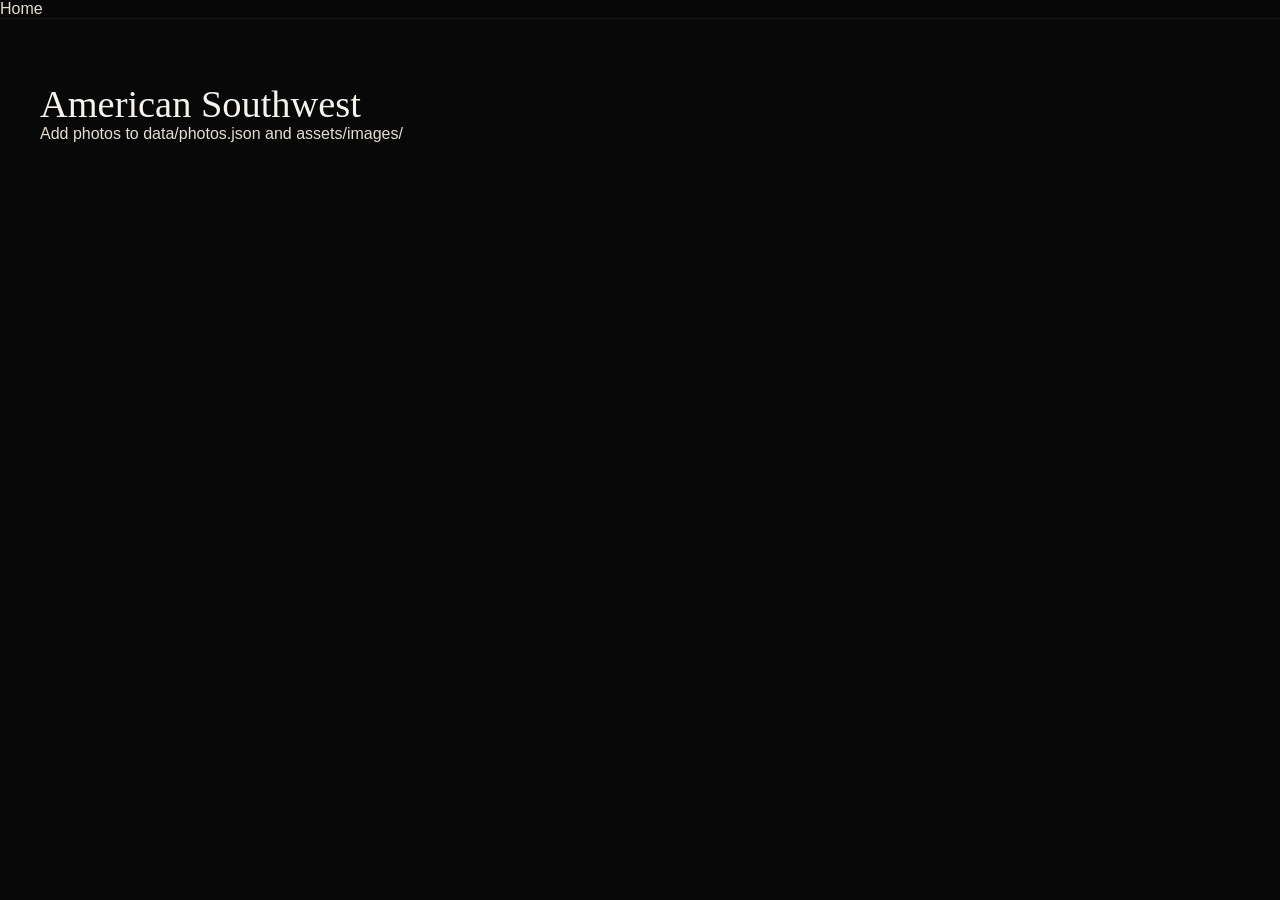
==== galleries/american-southwest.html @ bed96d0b "Updating website framework" ====
<!DOCTYPE html>
<html><head>
<meta charset="utf-8">
<title>American Southwest</title>
<link rel="stylesheet" href="../assets/css/styles.css">
</head>
<body>
<nav><a href="../index.html">Home</a></nav>
<div class="section-wrap" style="padding-top:4rem;padding-bottom:4rem;">
<h1 class="section-title">American Southwest</h1>
<p>Add photos to data/photos.json and assets/images/</p>
</div>
</body></html>
---- assets/css/styles.css ----
*, *::before, *::after { box-sizing: border-box; margin: 0; padding: 0; }

    :root {
      --black:   #080808;
      --ink:     #141414;
      --stone:   #1c1c1c;
      --mid:     #2e2e2e;
      --dust:    #8a8278;
      --sand:    #b8996a;
      --cream:   #e4ddd3;
      --white:   #f6f3ef;
      --gold:    #c9a55a;
    }

    html { scroll-behavior: smooth; }

    body {
      background: var(--black);
      color: var(--cream);
      font-family: 'Jost', sans-serif;
      font-weight: 300;
      -webkit-font-smoothing: antialiased;
    }

    a { text-decoration: none; color: inherit; }

    /* ── TOP BAR ── */
    .top-bar {
      background: var(--ink);
      text-align: center;
      padding: 0.55rem 1rem;
      font-size: 0.68rem;
      letter-spacing: 0.2em;
      color: var(--sand);
      font-family: 'Jost', sans-serif;
      font-weight: 300;
    }

    /* ── NAV ── */
    nav {
      position: sticky;
      top: 0;
      z-index: 200;
      background: rgba(8,8,8,0.97);
      backdrop-filter: blur(8px);
      border-bottom: 1px solid rgba(255,255,255,0.05);
    }

    .nav-inner {
      max-width: 1400px;
      margin: 0 auto;
      padding: 0 2.5rem;
      display: grid;
      grid-template-columns: 1fr auto 1fr;
      align-items: center;
      height: 68px;
    }

    .nav-left, .nav-right {
      display: flex;
      gap: 0;
      list-style: none;
      align-items: center;
    }

    .nav-right { justify-content: flex-end; }

    .nav-left li a, .nav-right li a {
      font-size: 0.65rem;
      letter-spacing: 0.18em;
      text-transform: uppercase;
      color: var(--dust);
      padding: 0.5rem 1rem;
      display: block;
      transition: color 0.2s;
    }

    .nav-left li a:hover, .nav-right li a:hover { color: var(--white); }

    .nav-brand {
      text-align: center;
    }

    .nav-brand a {
      font-family: 'Cormorant Garamond', serif;
      font-weight: 400;
      font-size: 1.1rem;
      letter-spacing: 0.22em;
      text-transform: uppercase;
      color: var(--white);
    }

    .nav-brand span {
      display: block;
      font-family: 'Jost', sans-serif;
      font-weight: 200;
      font-size: 0.55rem;
      letter-spacing: 0.35em;
      color: var(--sand);
      margin-top: 2px;
      text-transform: uppercase;
    }

    /* ── HERO ── */
    .hero {
      position: relative;
      height: 92vh;
      min-height: 600px;
      overflow: hidden;
      display: flex;
      align-items: flex-end;
    }

    .hero-bg {
      position: absolute;
      inset: 0;
      background:
        linear-gradient(to top, rgba(8,8,8,0.92) 0%, rgba(8,8,8,0.3) 50%, rgba(8,8,8,0.1) 100%),
        linear-gradient(160deg, #10181a 0%, #0c1008 30%, #0a0808 55%, #1a1208 100%);
    }

    .hero-mountains {
      position: absolute;
      bottom: 0; left: 0; right: 0;
      z-index: 2;
    }

    .hero-body {
      position: relative;
      z-index: 10;
      max-width: 1400px;
      margin: 0 auto;
      width: 100%;
      padding: 0 2.5rem 5rem;
      display: flex;
      justify-content: space-between;
      align-items: flex-end;
    }

    .hero-text {}

    .hero-eyebrow {
      font-size: 0.62rem;
      letter-spacing: 0.4em;
      text-transform: uppercase;
      color: var(--sand);
      margin-bottom: 1.2rem;
    }

    .hero-title {
      font-family: 'Cormorant Garamond', serif;
      font-weight: 300;
      font-size: clamp(3.5rem, 9vw, 8rem);
      line-height: 0.92;
      color: var(--white);
    }

    .hero-title em {
      font-style: italic;
      color: var(--sand);
    }

    .hero-sub {
      margin-top: 1.5rem;
      font-size: 0.82rem;
      letter-spacing: 0.08em;
      color: var(--dust);
      max-width: 380px;
      line-height: 1.8;
    }

    .hero-actions {
      display: flex;
      gap: 1rem;
      margin-top: 2.2rem;
      flex-wrap: wrap;
    }

    .btn-primary {
      font-size: 0.65rem;
      letter-spacing: 0.25em;
      text-transform: uppercase;
      color: var(--black);
      background: var(--sand);
      padding: 0.9rem 2.2rem;
      transition: background 0.25s;
      cursor: pointer;
      border: none;
      display: inline-block;
    }

    .btn-primary:hover { background: var(--white); }

    .btn-ghost {
      font-size: 0.65rem;
      letter-spacing: 0.25em;
      text-transform: uppercase;
      color: var(--cream);
      background: transparent;
      border: 1px solid rgba(255,255,255,0.2);
      padding: 0.9rem 2.2rem;
      transition: border-color 0.25s, color 0.25s;
      cursor: pointer;
      display: inline-block;
    }

    .btn-ghost:hover { border-color: var(--sand); color: var(--sand); }

    .hero-stat-group {
      display: flex;
      flex-direction: column;
      gap: 2rem;
      text-align: right;
      padding-bottom: 0.5rem;
    }

    .hero-stat {}

    .hero-stat-num {
      font-family: 'Cormorant Garamond', serif;
      font-weight: 300;
      font-size: 2.8rem;
      color: var(--gold);
      line-height: 1;
      display: block;
    }

    .hero-stat-lbl {
      font-size: 0.58rem;
      letter-spacing: 0.25em;
      text-transform: uppercase;
      color: var(--dust);
    }

    /* ── SECTION WRAPPER ── */
    .section-wrap {
      max-width: 1400px;
      margin: 0 auto;
      padding: 0 2.5rem;
    }

    .section-head {
      display: flex;
      justify-content: space-between;
      align-items: flex-end;
      margin-bottom: 2.5rem;
    }

    .section-title {
      font-family: 'Cormorant Garamond', serif;
      font-weight: 300;
      font-size: clamp(1.8rem, 3vw, 2.6rem);
      color: var(--white);
      line-height: 1.1;
    }

    .section-title em { font-style: italic; color: var(--sand); }

    .section-eyebrow {
      font-size: 0.6rem;
      letter-spacing: 0.35em;
      text-transform: uppercase;
      color: var(--sand);
      margin-bottom: 0.6rem;
    }

    .see-all {
      font-size: 0.62rem;
      letter-spacing: 0.2em;
      text-transform: uppercase;
      color: var(--dust);
      border-bottom: 1px solid rgba(138,130,120,0.3);
      padding-bottom: 2px;
      transition: color 0.2s, border-color 0.2s;
      white-space: nowrap;
    }

    .see-all:hover { color: var(--sand); border-color: var(--sand); }

    /* ── COLLECTIONS GRID ── */
    #collections { padding: 7rem 0; background: var(--black); }

    .collections-grid {
      display: grid;
      grid-template-columns: repeat(4, 1fr);
      gap: 4px;
    }

    .coll-item {
      position: relative;
      overflow: hidden;
      cursor: pointer;
      aspect-ratio: 3/4;
      background: var(--ink);
    }

    .coll-item.wide {
      grid-column: span 2;
      aspect-ratio: 16/9;
    }

    .coll-bg {
      width: 100%; height: 100%;
      transition: transform 0.7s cubic-bezier(0.25,0.46,0.45,0.94);
      /* Replace with: <img src="images/collections/mountains.jpg" style="width:100%;height:100%;object-fit:cover;" /> */
    }

    .coll-item:hover .coll-bg { transform: scale(1.06); }

    /* Placeholder gradients */
    .cg-mountains  { background: linear-gradient(160deg, #0d1822 0%, #182818 40%, #1e1408 100%); }
    .cg-southwest  { background: linear-gradient(150deg, #1e1008 0%, #2a1800 50%, #100808 100%); }
    .cg-forest     { background: linear-gradient(170deg, #081208 0%, #0e2008 50%, #081510 100%); }
    .cg-coastal    { background: linear-gradient(155deg, #080e1a 0%, #0d1828 50%, #100e08 100%); }
    .cg-desert     { background: linear-gradient(145deg, #1a0e05 0%, #281500 50%, #0e0808 100%); }
    .cg-alpine     { background: linear-gradient(165deg, #0a1220 0%, #182010 40%, #181008 100%); }

    .coll-overlay {
      position: absolute;
      inset: 0;
      background: linear-gradient(to top, rgba(8,8,8,0.85) 0%, rgba(8,8,8,0.1) 60%);
      display: flex;
      flex-direction: column;
      justify-content: flex-end;
      padding: 1.5rem;
      transition: background 0.3s;
    }

    .coll-item:hover .coll-overlay {
      background: linear-gradient(to top, rgba(8,8,8,0.92) 0%, rgba(8,8,8,0.3) 60%);
    }

    .coll-name {
      font-family: 'Cormorant Garamond', serif;
      font-weight: 400;
      font-size: 1.25rem;
      color: var(--white);
      margin-bottom: 0.2rem;
    }

    .coll-count {
      font-size: 0.58rem;
      letter-spacing: 0.25em;
      text-transform: uppercase;
      color: var(--sand);
    }

    .coll-arrow {
      position: absolute;
      top: 1rem; right: 1rem;
      width: 32px; height: 32px;
      border: 1px solid rgba(255,255,255,0.2);
      display: flex;
      align-items: center;
      justify-content: center;
      font-size: 0.9rem;
      color: var(--white);
      opacity: 0;
      transform: translate(-4px, 4px);
      transition: opacity 0.3s, transform 0.3s;
    }

    .coll-item:hover .coll-arrow { opacity: 1; transform: translate(0,0); }

    /* ── FEATURED WORK ── */
    #featured { padding: 7rem 0; background: var(--ink); }

    .featured-grid {
      display: grid;
      grid-template-columns: repeat(3, 1fr);
      gap: 3px;
    }

    .feat-item {
      position: relative;
      overflow: hidden;
      cursor: pointer;
      background: var(--stone);
    }

    .feat-img {
      width: 100%;
      aspect-ratio: 4/5;
      transition: transform 0.6s ease;
    }

    .feat-item:hover .feat-img { transform: scale(1.04); }

    .fi1 { background: linear-gradient(165deg, #0d1820 0%, #1a2010 50%, #1a1008 100%); }
    .fi2 { background: linear-gradient(155deg, #1a1008 0%, #261800 50%, #0a1010 100%); }
    .fi3 { background: linear-gradient(170deg, #081208 0%, #102008 50%, #0a1418 100%); }

    .feat-info {
      padding: 1.2rem 0.5rem 0.5rem;
    }

    .feat-title {
      font-family: 'Cormorant Garamond', serif;
      font-weight: 400;
      font-size: 1.1rem;
      color: var(--white);
      margin-bottom: 0.3rem;
    }

    .feat-meta {
      display: flex;
      justify-content: space-between;
      align-items: center;
    }

    .feat-edition {
      font-size: 0.58rem;
      letter-spacing: 0.2em;
      text-transform: uppercase;
      color: var(--dust);
    }

    .feat-price {
      font-family: 'Cormorant Garamond', serif;
      font-size: 1rem;
      color: var(--sand);
    }

    /* ── PRINT FORMATS ── */
    #formats { padding: 7rem 0; background: var(--black); }

    .formats-grid {
      display: grid;
      grid-template-columns: repeat(3, 1fr);
      gap: 1px;
      margin-top: 3rem;
      border: 1px solid rgba(255,255,255,0.05);
    }

    .format-item {
      padding: 2.5rem 2rem;
      background: var(--ink);
      border-right: 1px solid rgba(255,255,255,0.05);
      transition: background 0.3s;
    }

    .format-item:last-child { border-right: none; }
    .format-item:hover { background: var(--stone); }

    .format-icon {
      width: 48px; height: 48px;
      border: 1px solid rgba(185,153,106,0.3);
      display: flex;
      align-items: center;
      justify-content: center;
      margin-bottom: 1.5rem;
      font-size: 1.2rem;
    }

    .format-name {
      font-family: 'Cormorant Garamond', serif;
      font-weight: 400;
      font-size: 1.3rem;
      color: var(--white);
      margin-bottom: 0.6rem;
    }

    .format-desc {
      font-size: 0.8rem;
      line-height: 1.8;
      color: var(--dust);
    }

    /* ── ARTIST ── */
    #artist { padding: 7rem 0; background: var(--stone); }

    .artist-inner {
      display: grid;
      grid-template-columns: 5fr 7fr;
      gap: 6rem;
      align-items: center;
    }

    .artist-img-wrap {
      position: relative;
    }

    .artist-img {
      width: 100%;
      aspect-ratio: 3/4;
      background: linear-gradient(150deg, #1a120a 0%, #0a1520 50%, #1a1508 100%);
    }

    .artist-img-badge {
      position: absolute;
      bottom: -1.5rem;
      right: -1.5rem;
      width: 110px; height: 110px;
      background: var(--sand);
      display: flex;
      flex-direction: column;
      align-items: center;
      justify-content: center;
      text-align: center;
      padding: 1rem;
    }

    .badge-num {
      font-family: 'Cormorant Garamond', serif;
      font-weight: 600;
      font-size: 1.8rem;
      color: var(--black);
      line-height: 1;
    }

    .badge-lbl {
      font-size: 0.55rem;
      letter-spacing: 0.15em;
      text-transform: uppercase;
      color: var(--black);
      margin-top: 4px;
    }

    .artist-text {}

    .artist-text h2 {
      font-family: 'Cormorant Garamond', serif;
      font-weight: 300;
      font-size: clamp(2rem, 3.5vw, 3rem);
      color: var(--white);
      line-height: 1.15;
      margin-bottom: 1.5rem;
    }

    .artist-text h2 em { font-style: italic; color: var(--sand); }

    .artist-text p {
      font-size: 0.86rem;
      line-height: 1.95;
      color: var(--dust);
      margin-bottom: 1rem;
    }

    .artist-creds {
      display: flex;
      gap: 3rem;
      margin-top: 2.5rem;
      padding-top: 2rem;
      border-top: 1px solid rgba(138,130,120,0.15);
    }

    .cred { display: flex; flex-direction: column; gap: 0.25rem; }

    .cred-val {
      font-family: 'Cormorant Garamond', serif;
      font-weight: 300;
      font-size: 2.2rem;
      color: var(--gold);
      line-height: 1;
    }

    .cred-lbl {
      font-size: 0.58rem;
      letter-spacing: 0.2em;
      text-transform: uppercase;
      color: var(--dust);
    }

    /* ── QUOTE ── */
    .quote-band {
      background: var(--black);
      padding: 5rem 2.5rem;
      text-align: center;
      border-top: 1px solid rgba(255,255,255,0.04);
      border-bottom: 1px solid rgba(255,255,255,0.04);
    }

    .quote-band blockquote {
      font-family: 'Cormorant Garamond', serif;
      font-style: italic;
      font-weight: 300;
      font-size: clamp(1.5rem, 3vw, 2.4rem);
      color: var(--white);
      line-height: 1.5;
      max-width: 820px;
      margin: 0 auto 1.2rem;
    }

    .quote-band cite {
      font-size: 0.62rem;
      letter-spacing: 0.3em;
      text-transform: uppercase;
      color: var(--sand);
      font-style: normal;
    }

    /* ── CONTACT ── */
    #contact { padding: 7rem 0; background: var(--ink); }

    .contact-grid {
      display: grid;
      grid-template-columns: 1fr 1fr;
      gap: 6rem;
      align-items: start;
    }

    .contact-lede h2 {
      font-family: 'Cormorant Garamond', serif;
      font-weight: 300;
      font-size: clamp(2rem, 3.5vw, 3rem);
      color: var(--white);
      line-height: 1.15;
      margin-bottom: 1.2rem;
    }

    .contact-lede p {
      font-size: 0.85rem;
      line-height: 1.9;
      color: var(--dust);
      margin-bottom: 2rem;
    }

    .contact-links { display: flex; flex-direction: column; gap: 0.9rem; }

    .contact-link {
      display: flex;
      align-items: center;
      gap: 0.8rem;
      font-size: 0.68rem;
      letter-spacing: 0.18em;
      text-transform: uppercase;
      color: var(--sand);
      transition: color 0.2s;
    }

    .contact-link::before { content: '→'; }
    .contact-link:hover { color: var(--white); }

    .contact-form { display: flex; flex-direction: column; gap: 1rem; }

    .form-row { display: grid; grid-template-columns: 1fr 1fr; gap: 1rem; }

    .fg { display: flex; flex-direction: column; gap: 0.35rem; }

    .fg label {
      font-size: 0.58rem;
      letter-spacing: 0.25em;
      text-transform: uppercase;
      color: var(--dust);
    }

    .fg input, .fg textarea, .fg select {
      background: var(--stone);
      border: 1px solid rgba(255,255,255,0.07);
      color: var(--white);
      font-family: 'Jost', sans-serif;
      font-weight: 300;
      font-size: 0.85rem;
      padding: 0.8rem 1rem;
      outline: none;
      transition: border-color 0.2s;
      resize: none;
      appearance: none;
    }

    .fg input:focus, .fg textarea:focus, .fg select:focus {
      border-color: var(--sand);
    }

    .fg textarea { height: 110px; }

    /* ── FOOTER ── */
    footer {
      background: var(--black);
      border-top: 1px solid rgba(255,255,255,0.05);
    }

    .footer-top {
      max-width: 1400px;
      margin: 0 auto;
      padding: 4rem 2.5rem 3rem;
      display: grid;
      grid-template-columns: 2fr 1fr 1fr 1fr;
      gap: 4rem;
    }

    .footer-brand-col {}

    .footer-logo {
      font-family: 'Cormorant Garamond', serif;
      font-weight: 400;
      font-size: 1rem;
      letter-spacing: 0.22em;
      text-transform: uppercase;
      color: var(--white);
      margin-bottom: 0.8rem;
    }

    .footer-tagline {
      font-size: 0.78rem;
      line-height: 1.8;
      color: var(--dust);
      max-width: 260px;
      margin-bottom: 1.5rem;
    }

    .footer-social { display: flex; gap: 0.8rem; }

    .social-icon {
      width: 34px; height: 34px;
      border: 1px solid rgba(255,255,255,0.1);
      display: flex;
      align-items: center;
      justify-content: center;
      font-size: 0.65rem;
      letter-spacing: 0.05em;
      color: var(--dust);
      transition: border-color 0.2s, color 0.2s;
    }

    .social-icon:hover { border-color: var(--sand); color: var(--sand); }

    .footer-col-title {
      font-size: 0.6rem;
      letter-spacing: 0.3em;
      text-transform: uppercase;
      color: var(--sand);
      margin-bottom: 1.2rem;
    }

    .footer-col ul { list-style: none; display: flex; flex-direction: column; gap: 0.7rem; }

    .footer-col ul li a {
      font-size: 0.78rem;
      color: var(--dust);
      transition: color 0.2s;
    }

    .footer-col ul li a:hover { color: var(--white); }

    .footer-bottom {
      max-width: 1400px;
      margin: 0 auto;
      padding: 1.5rem 2.5rem;
      border-top: 1px solid rgba(255,255,255,0.05);
      display: flex;
      justify-content: space-between;
      align-items: center;
    }

    .footer-copy {
      font-size: 0.62rem;
      letter-spacing: 0.1em;
      color: var(--dust);
      opacity: 0.5;
    }

    /* ── LIGHTBOX ── */
    .lightbox {
      display: none;
      position: fixed;
      inset: 0;
      background: rgba(4,4,4,0.97);
      z-index: 999;
      flex-direction: column;
      align-items: center;
      justify-content: center;
      gap: 1.2rem;
      padding: 2rem;
    }

    .lightbox.open { display: flex; }

    .lb-close {
      position: absolute;
      top: 1.5rem; right: 2rem;
      font-size: 0.62rem;
      letter-spacing: 0.3em;
      text-transform: uppercase;
      color: var(--dust);
      background: none;
      border: none;
      cursor: pointer;
      transition: color 0.2s;
    }

    .lb-close:hover { color: var(--white); }

    .lb-img {
      max-width: min(85vw, 1000px);
      max-height: 75vh;
      background: var(--stone);
      aspect-ratio: 4/3;
      width: 100%;
    }

    .lb-title {
      font-family: 'Cormorant Garamond', serif;
      font-size: 1.2rem;
      font-weight: 300;
      color: var(--white);
    }

    .lb-sub {
      font-size: 0.62rem;
      letter-spacing: 0.2em;
      text-transform: uppercase;
      color: var(--sand);
    }

    /* ── MOBILE ── */
    @media (max-width: 1024px) {
      .nav-left, .nav-right { display: none; }
      .nav-inner { grid-template-columns: 1fr; justify-items: center; }

      .collections-grid { grid-template-columns: repeat(2, 1fr); }
      .coll-item.wide { grid-column: span 2; }

      .artist-inner { grid-template-columns: 1fr; }
      .artist-img-wrap { max-width: 420px; margin-bottom: 3rem; }

      .footer-top { grid-template-columns: 1fr 1fr; gap: 2.5rem; }
    }

    @media (max-width: 768px) {
      .hero-body { flex-direction: column; gap: 2.5rem; padding-bottom: 3.5rem; }
      .hero-stat-group { flex-direction: row; text-align: left; }

      .section-wrap { padding: 0 1.2rem; }
      #collections, #featured, #formats, #artist, #contact { padding: 5rem 0; }

      .collections-grid { grid-template-columns: 1fr 1fr; gap: 3px; }
      .coll-item.wide { grid-column: span 2; }

      .featured-grid { grid-template-columns: 1fr; }
      .formats-grid { grid-template-columns: 1fr; }
      .contact-grid { grid-template-columns: 1fr; gap: 3rem; }
      .form-row { grid-template-columns: 1fr; }

      .footer-top { grid-template-columns: 1fr; gap: 2rem; }
      .footer-bottom { flex-direction: column; gap: 0.8rem; text-align: center; }
    }

    @media (prefers-reduced-motion: reduce) {
      * { transition: none !important; animation: none !important; }
    }
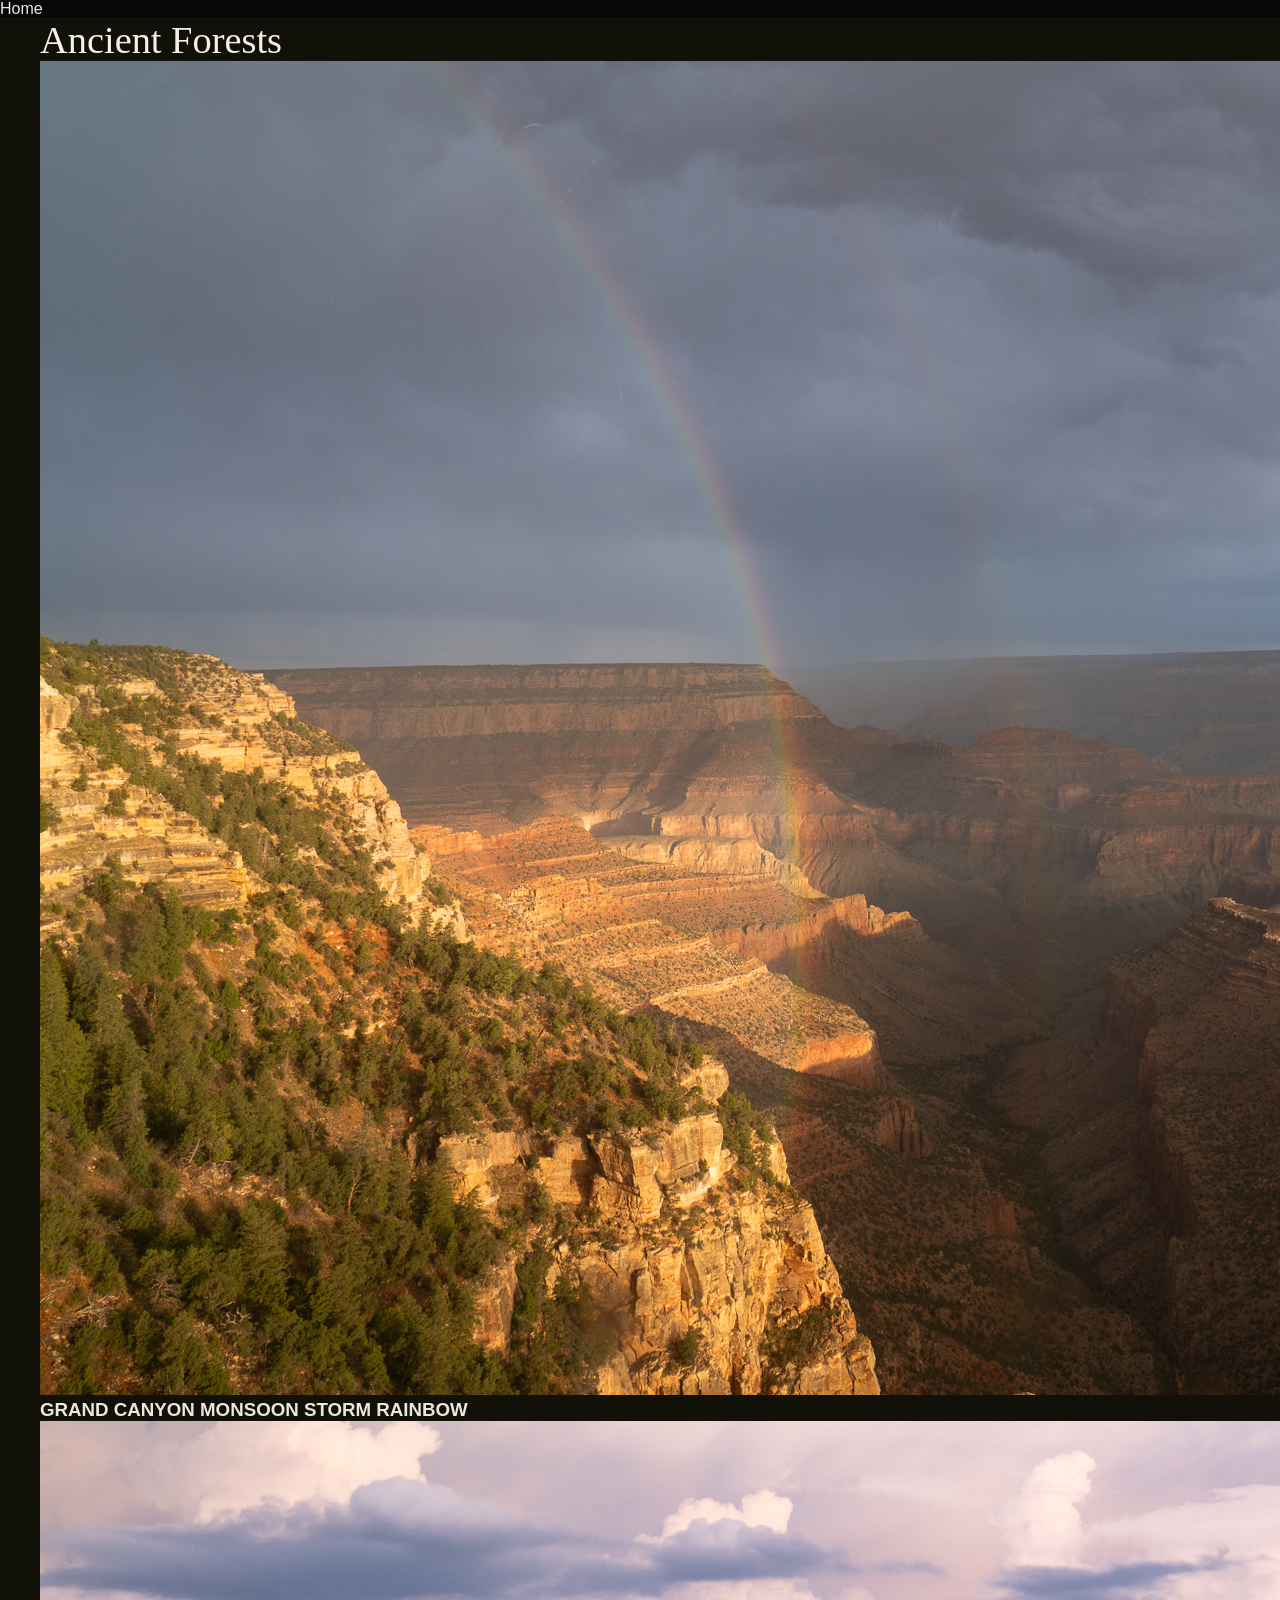
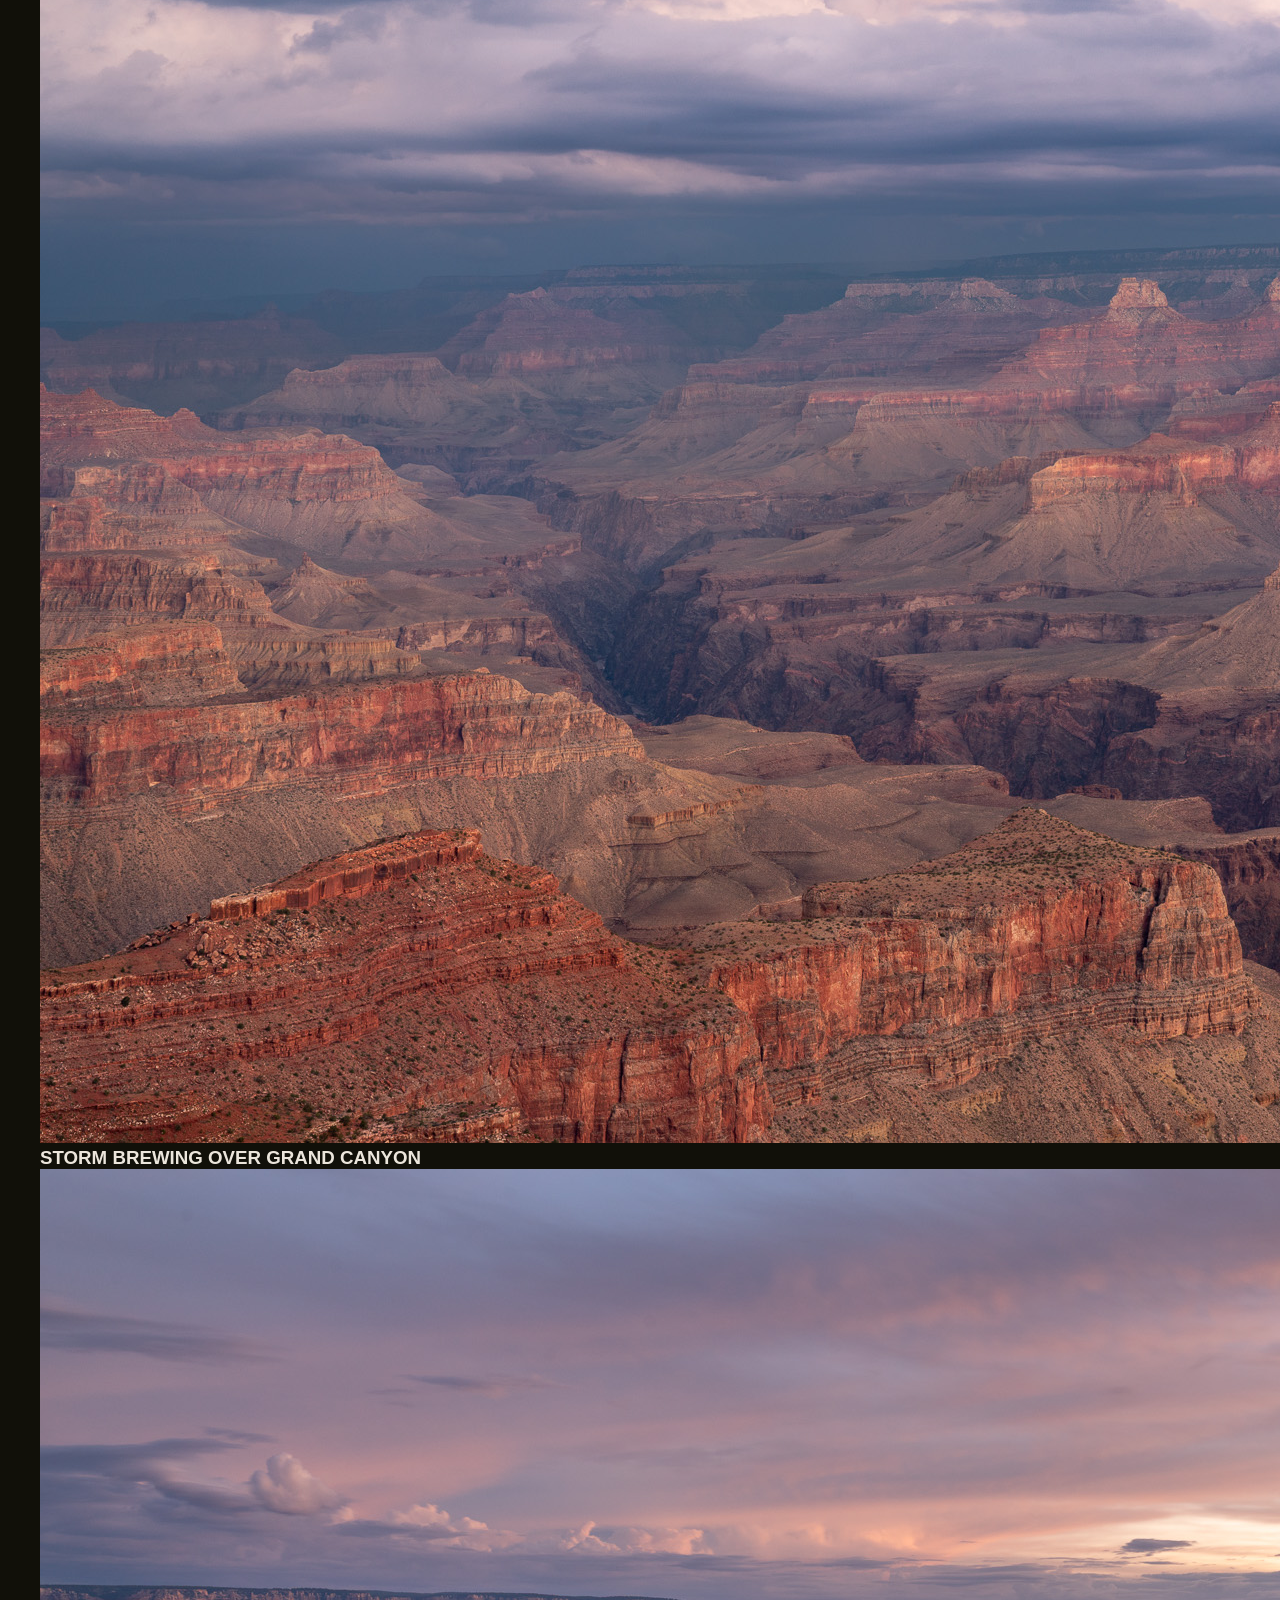
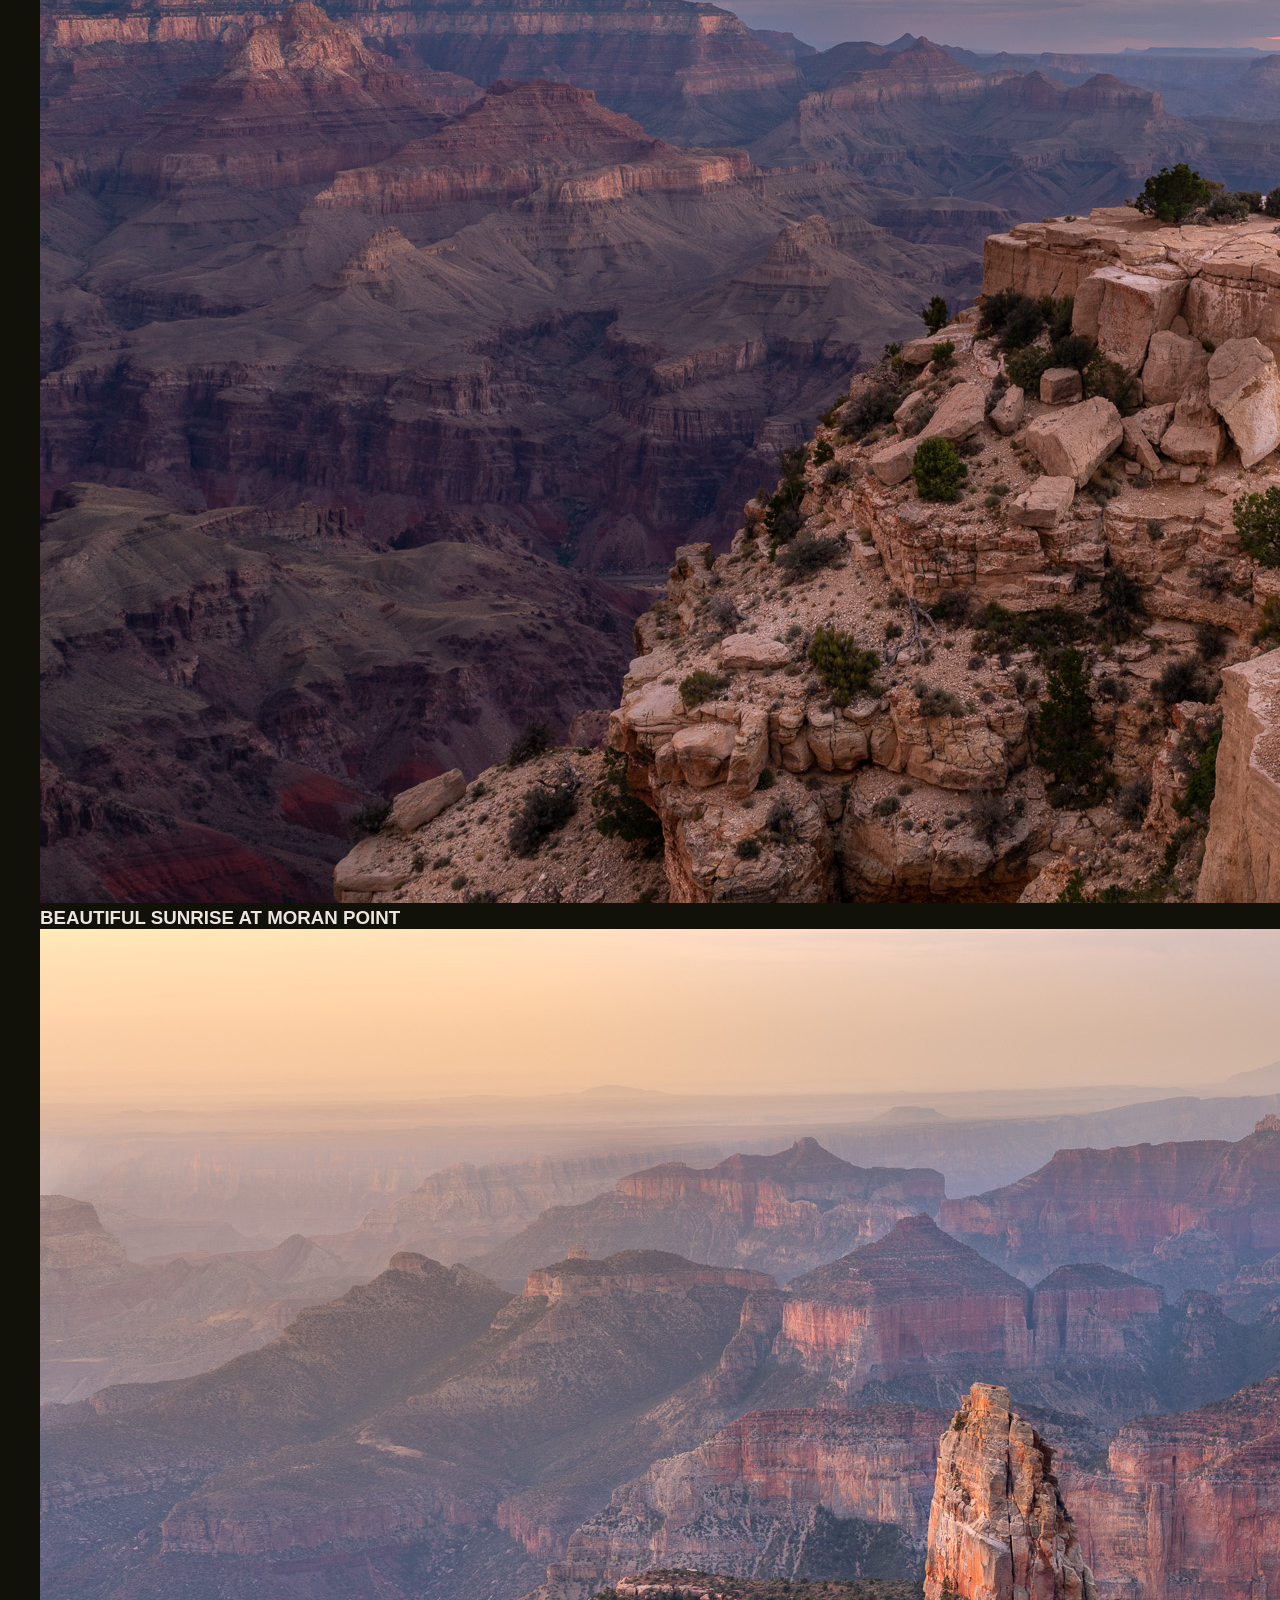
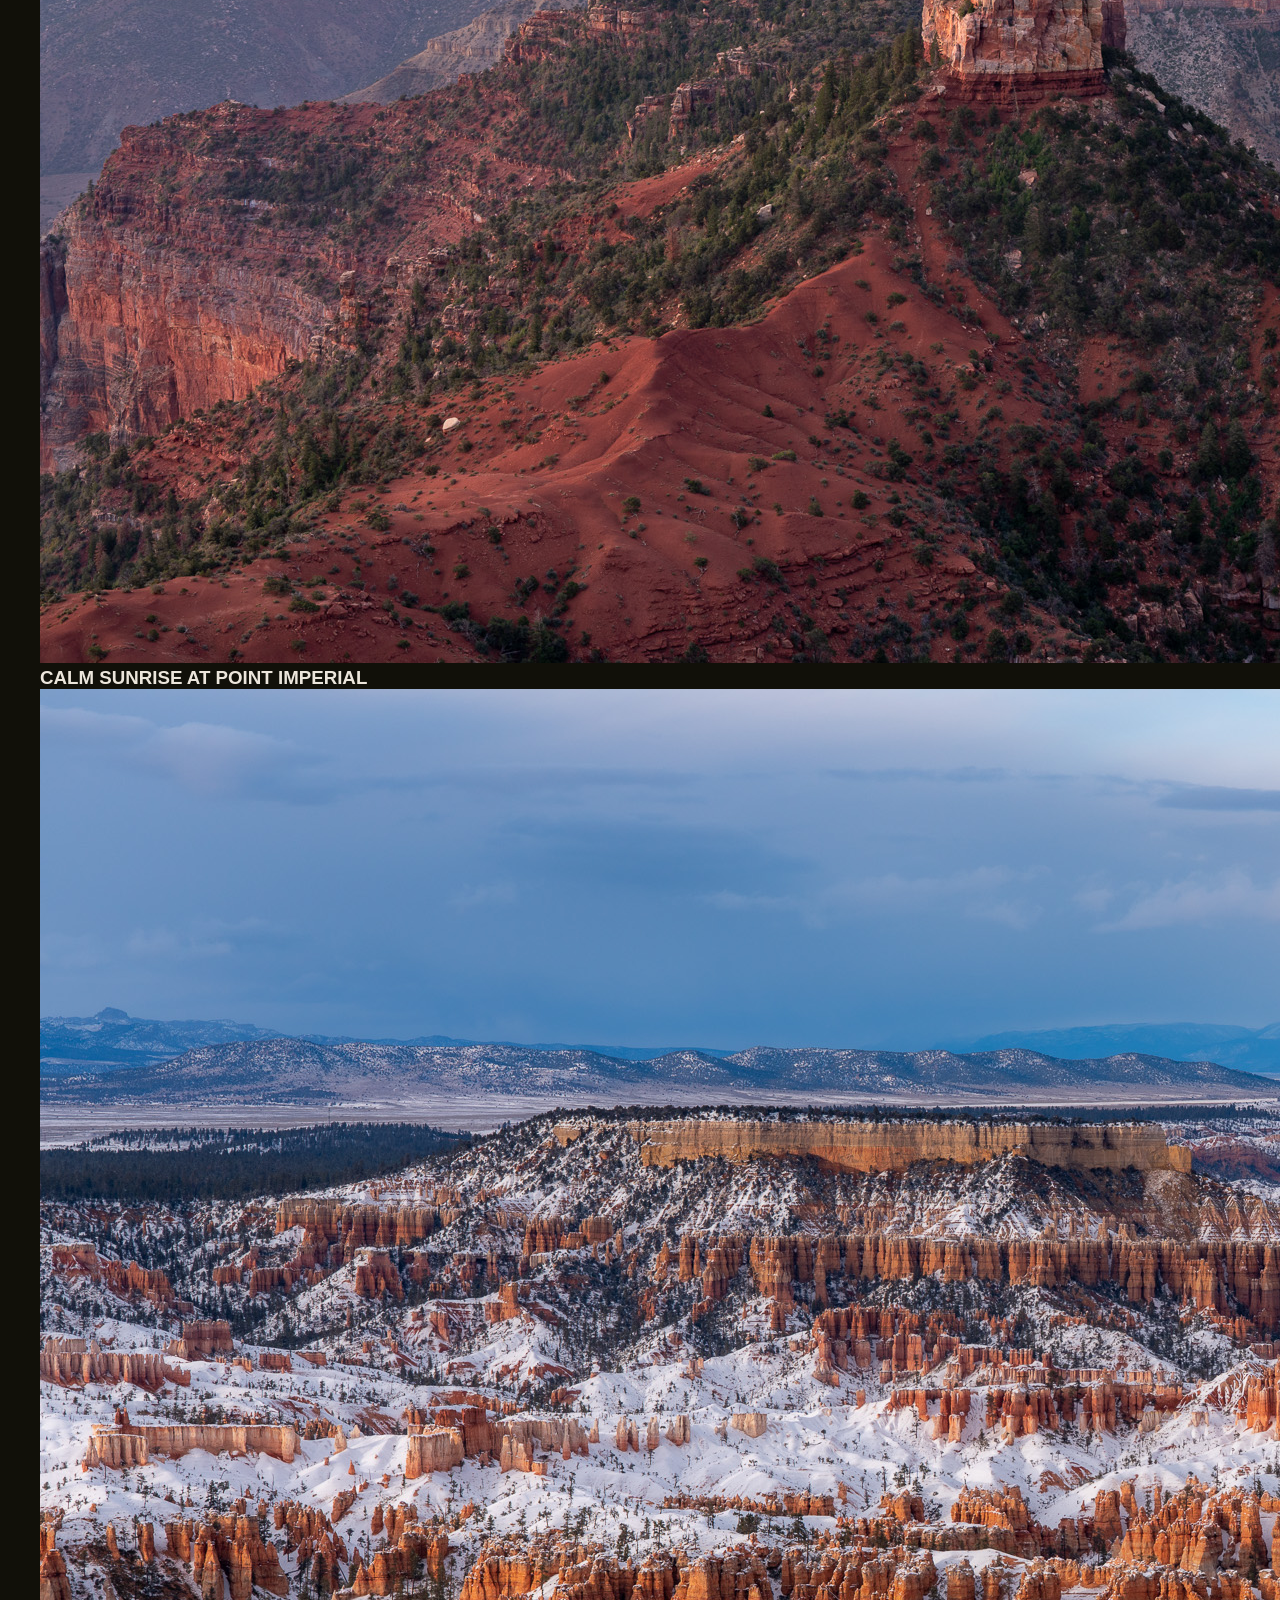
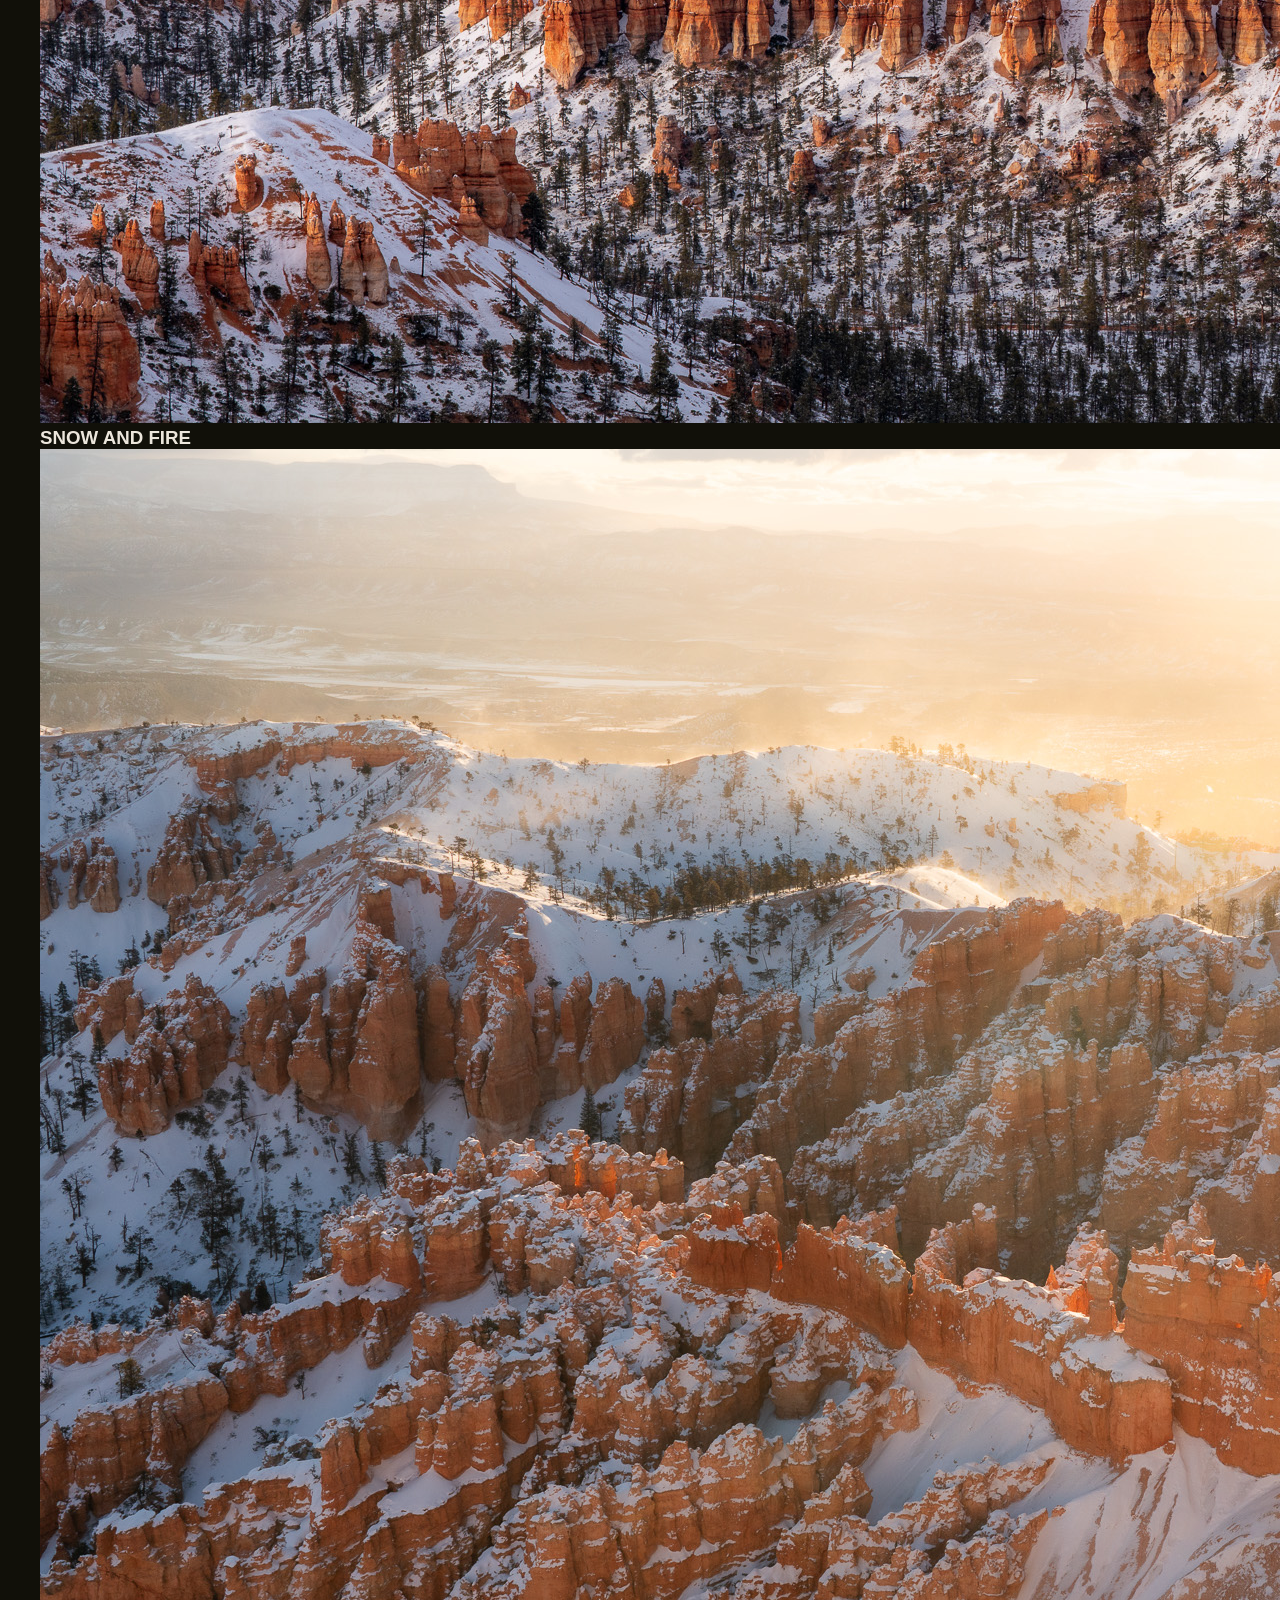
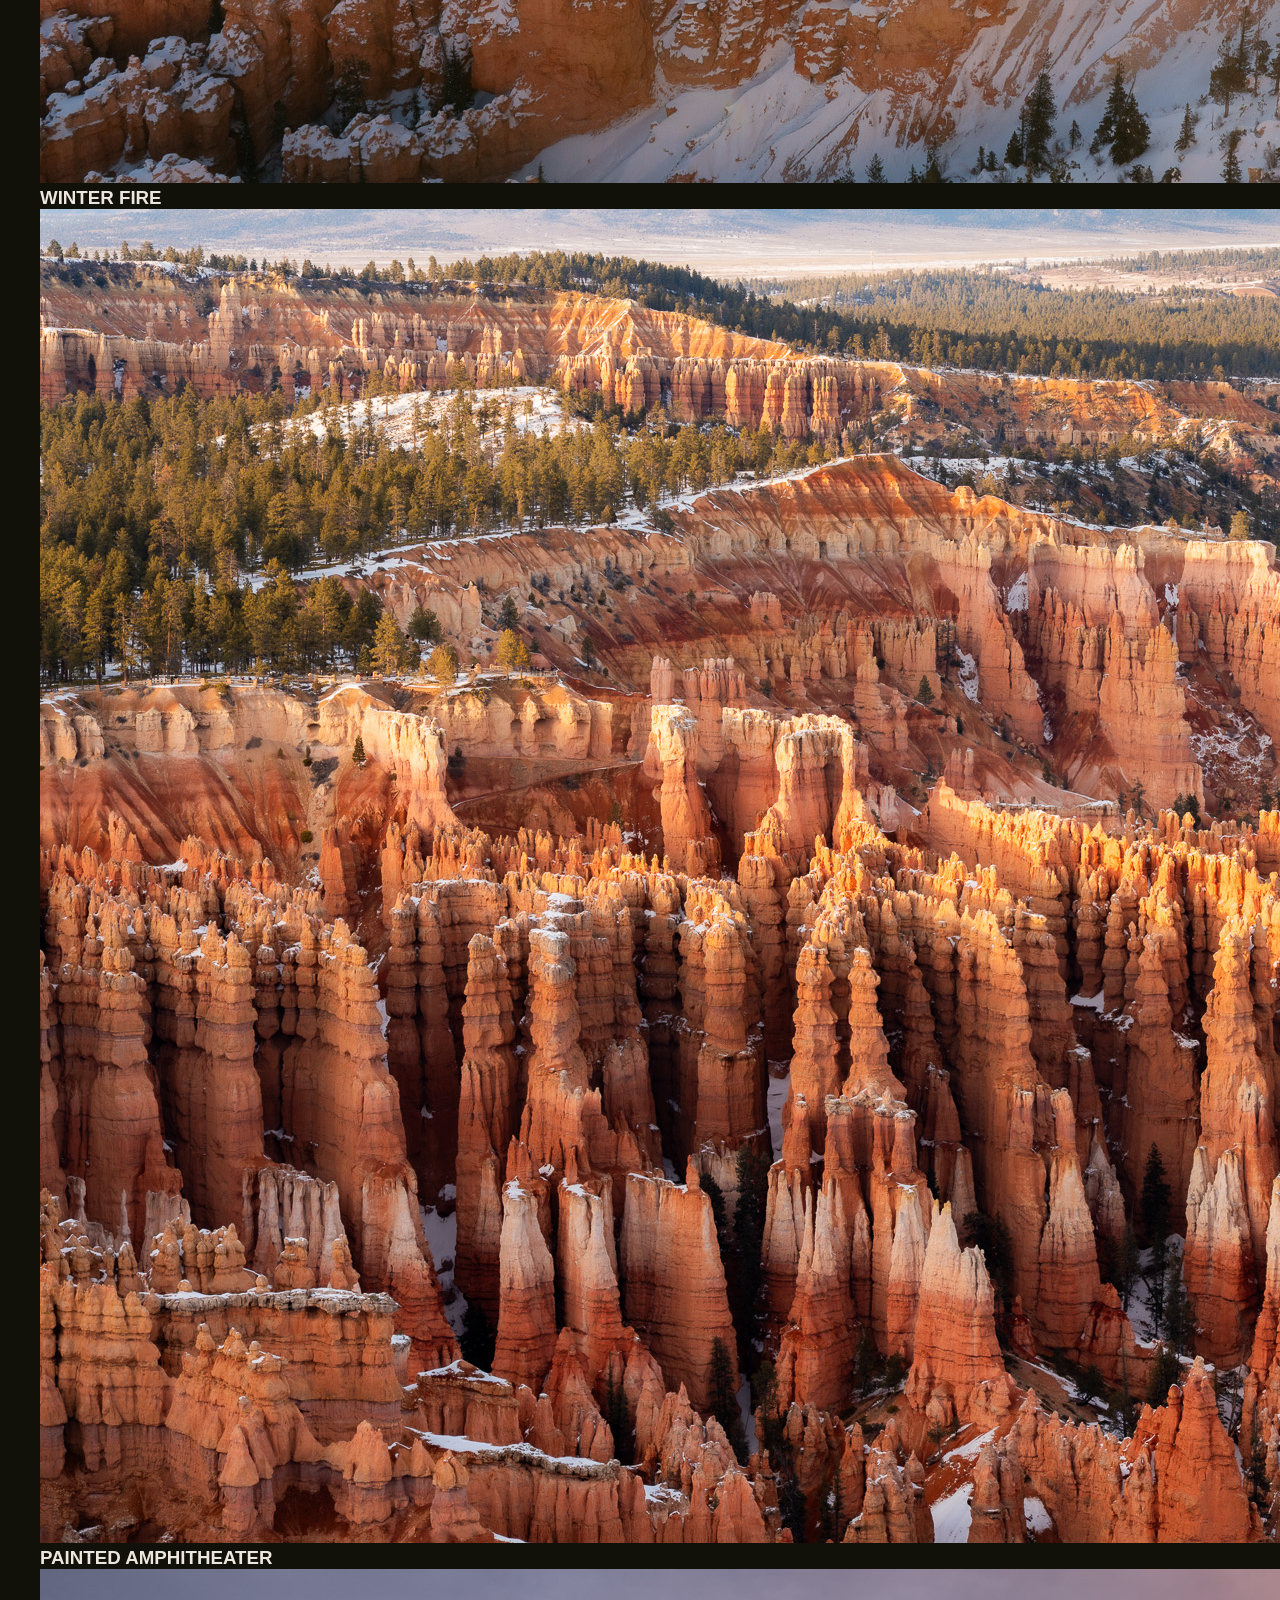
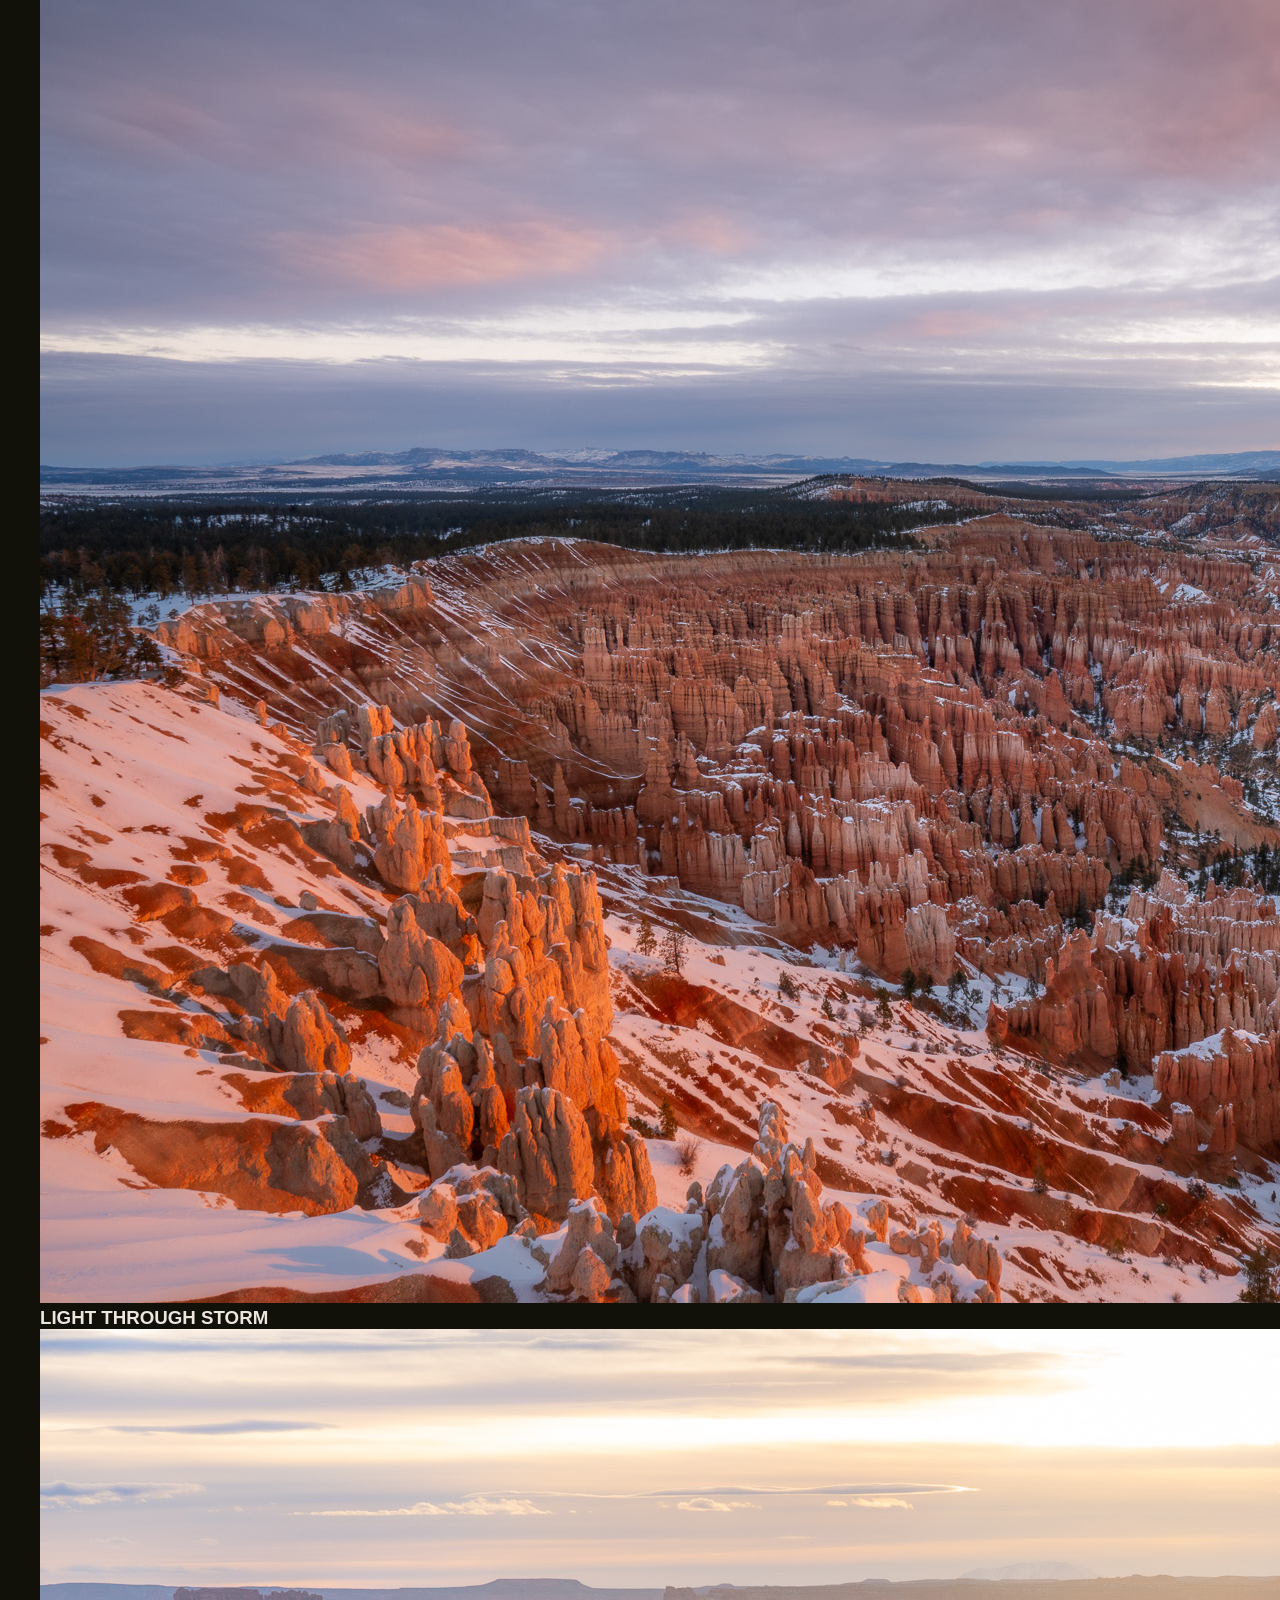
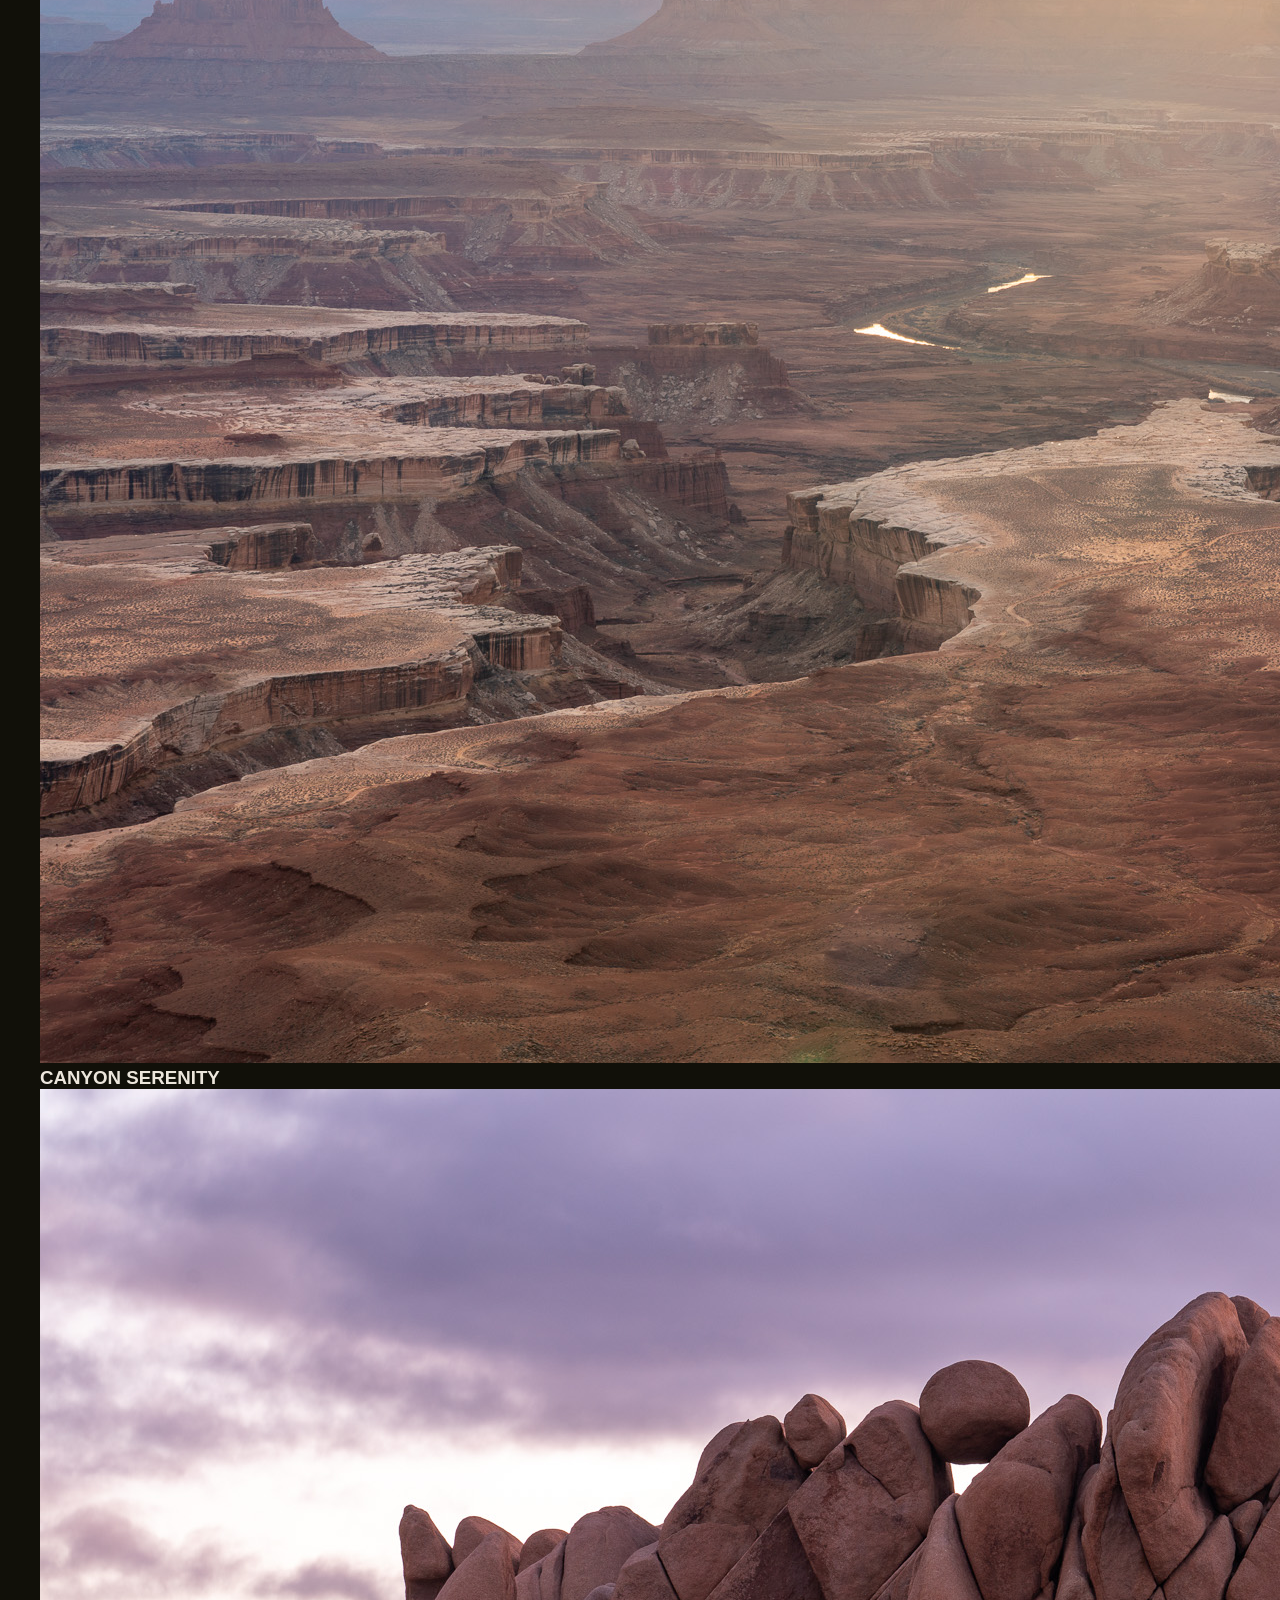
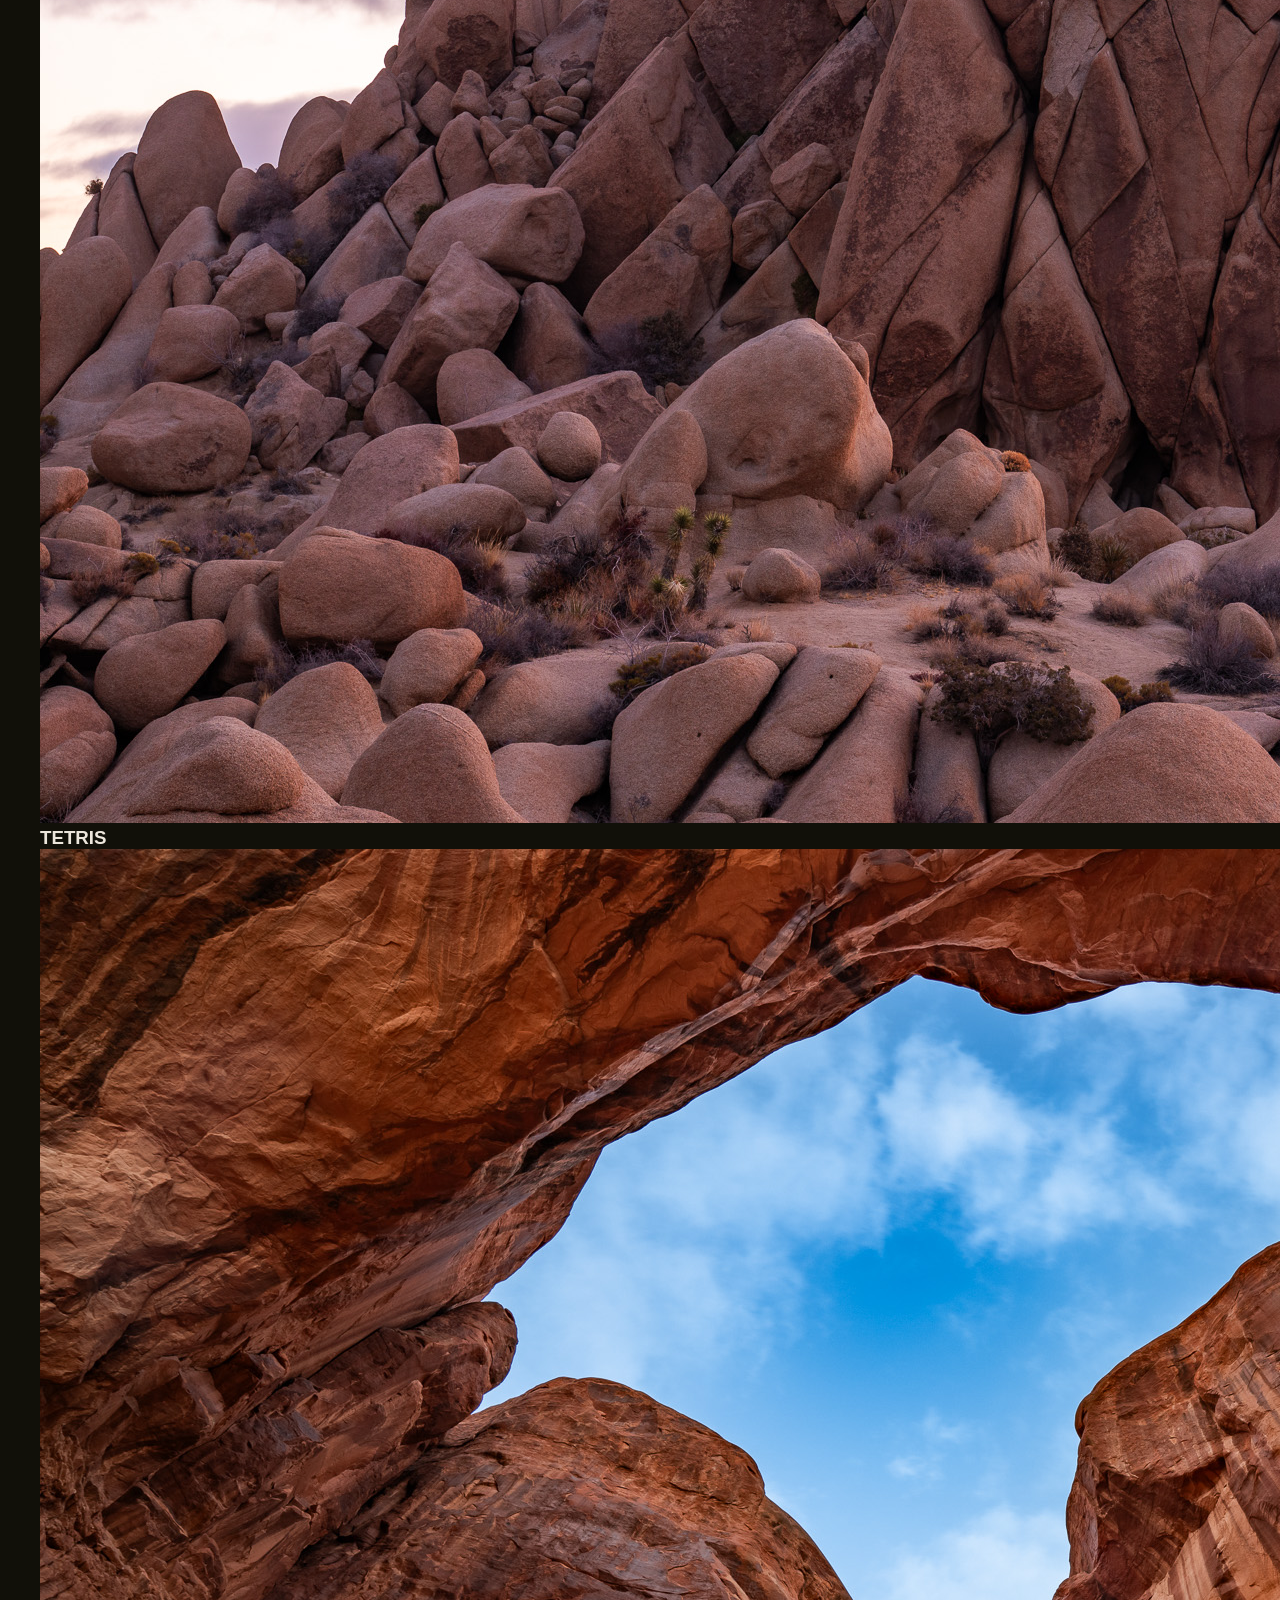
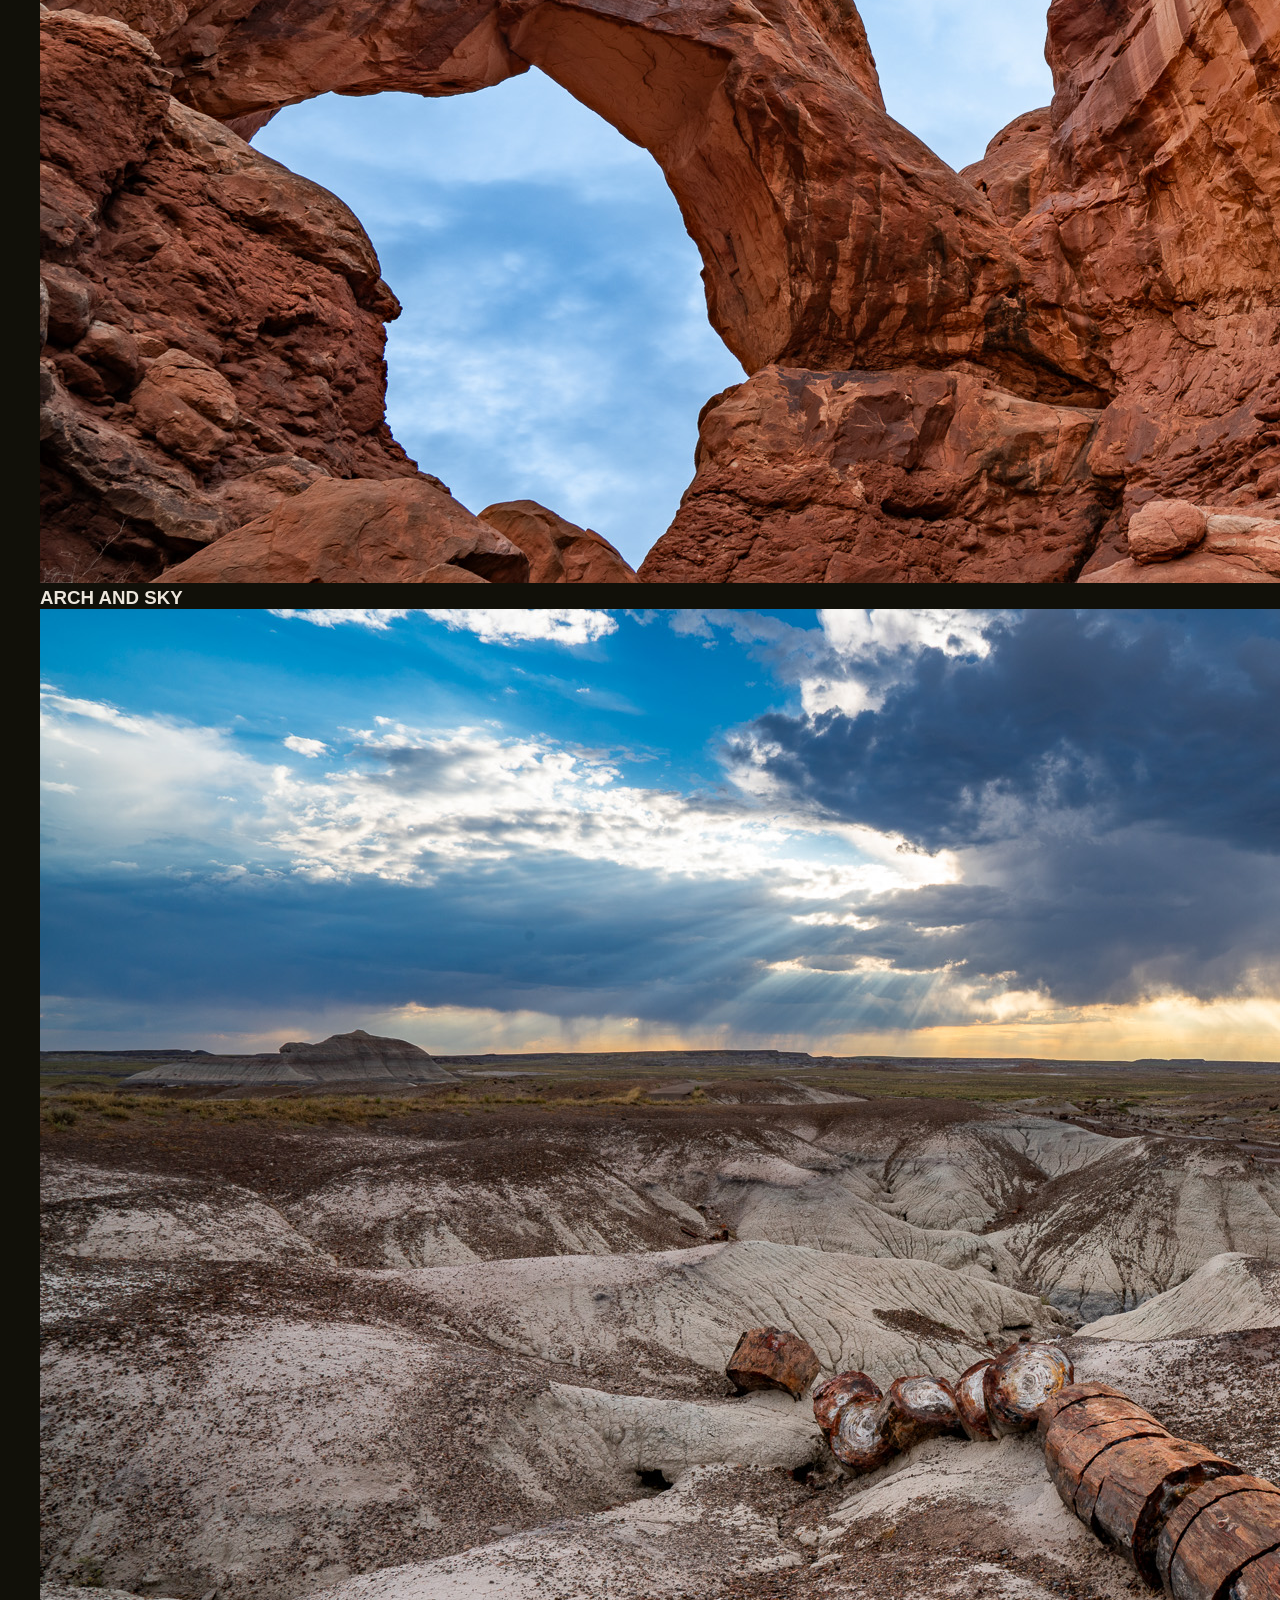
==== commit 1a10ae70: "Adding gallery" ====
--- a/galleries/american-southwest.html
+++ b/galleries/american-southwest.html
@@ -1,13 +1,60 @@
 <!DOCTYPE html>
-<html><head>
-<meta charset="utf-8">
-<title>American Southwest</title>
+<html lang="en">
+
+<head>
+<meta charset="UTF-8">
+<meta name="viewport" content="width=device-width, initial-scale=1.0">
+
+<title>Ancient Forests</title>
+
 <link rel="stylesheet" href="../assets/css/styles.css">
 </head>
+
 <body>
-<nav><a href="../index.html">Home</a></nav>
-<div class="section-wrap" style="padding-top:4rem;padding-bottom:4rem;">
-<h1 class="section-title">American Southwest</h1>
-<p>Add photos to data/photos.json and assets/images/</p>
-</div>
-</body></html>+
+<nav>
+    <a href="../index.html">Home</a>
+</nav>
+
+<section class="section-wrap">
+
+    <h1 class="section-title">Ancient Forests</h1>
+
+    <div id="galleryGrid" class="gallery-grid"></div>
+
+</section>
+
+<script>
+fetch('../data/photos.json')
+.then(response => response.json())
+.then(photos => {
+
+    const photosToShow = photos.filter(
+        photo => photo.tags?.includes('southwest')
+    );
+
+    const gallery = document.getElementById('galleryGrid');
+
+    photosToShow.forEach(photo => {
+
+        const card = document.createElement('div');
+
+        card.className = 'gallery-card';
+
+        card.innerHTML = `
+            <img
+                src="${photo.image}"
+                alt="${photo.alt}"
+            >
+            <h3>${photo.title}</h3>
+        `;
+
+        gallery.appendChild(card);
+
+    });
+
+});
+</script>
+
+</body>
+</html>
--- a/assets/css/styles.css
+++ b/assets/css/styles.css
@@ -1,15 +1,15 @@
 *, *::before, *::after { box-sizing: border-box; margin: 0; padding: 0; }
 
     :root {
-      --black:   #080808;
-      --ink:     #141414;
-      --stone:   #1c1c1c;
+      --black:   #111009;
+      --ink:     #171511;
+      --stone:   #1d1a16;
       --mid:     #2e2e2e;
-      --dust:    #8a8278;
-      --sand:    #b8996a;
-      --cream:   #e4ddd3;
-      --white:   #f6f3ef;
-      --gold:    #c9a55a;
+      --dust:    #a29a8c;
+      --sand:    #c8a96b;
+      --cream:   #ece6dc;
+      --white:   #f5f1ea;
+      --gold:    #c8a96b;
     }
 
     html { scroll-behavior: smooth; }
@@ -665,9 +665,9 @@
     .fg textarea { height: 110px; }
 
     /* ── FOOTER ── */
-    footer {
-      background: var(--black);
-      border-top: 1px solid rgba(255,255,255,0.05);
+   footer{
+      background:#0f0d0a;
+      border-top:1px solid rgba(200,169,107,.15);
     }
 
     .footer-top {
@@ -687,7 +687,7 @@
       font-size: 1rem;
       letter-spacing: 0.22em;
       text-transform: uppercase;
-      color: var(--white);
+      color:#f5f1ea;
       margin-bottom: 0.8rem;
     }
 
@@ -719,7 +719,7 @@
       font-size: 0.6rem;
       letter-spacing: 0.3em;
       text-transform: uppercase;
-      color: var(--sand);
+      color:#c8a96b;
       margin-bottom: 1.2rem;
     }
 
@@ -746,7 +746,7 @@
     .footer-copy {
       font-size: 0.62rem;
       letter-spacing: 0.1em;
-      color: var(--dust);
+      color:#a29a8c;
       opacity: 0.5;
     }
 
@@ -767,19 +767,36 @@
     .lightbox.open { display: flex; }
 
     .lb-close {
-      position: absolute;
-      top: 1.5rem; right: 2rem;
-      font-size: 0.62rem;
-      letter-spacing: 0.3em;
-      text-transform: uppercase;
-      color: var(--dust);
-      background: none;
-      border: none;
-      cursor: pointer;
-      transition: color 0.2s;
-    }
-
-    .lb-close:hover { color: var(--white); }
+      position:absolute;
+      top:24px;
+      right:24px;
+
+      width:44px;
+      height:44px;
+
+      border-radius:50%;
+      border:1px solid rgba(255,255,255,.08);
+
+      background:rgba(255,255,255,.04);
+      backdrop-filter:blur(8px);
+
+      color:rgba(255,255,255,.65);
+
+      font-size:1.2rem;
+
+      display:flex;
+      align-items:center;
+      justify-content:center;
+
+      cursor:pointer;
+
+      transition:.25s ease;
+    }
+
+    .lb-close:hover{
+      background:rgba(255,255,255,.10);
+      color:#fff;
+    }
 
     .lb-img {
       max-width: min(85vw, 1000px);
